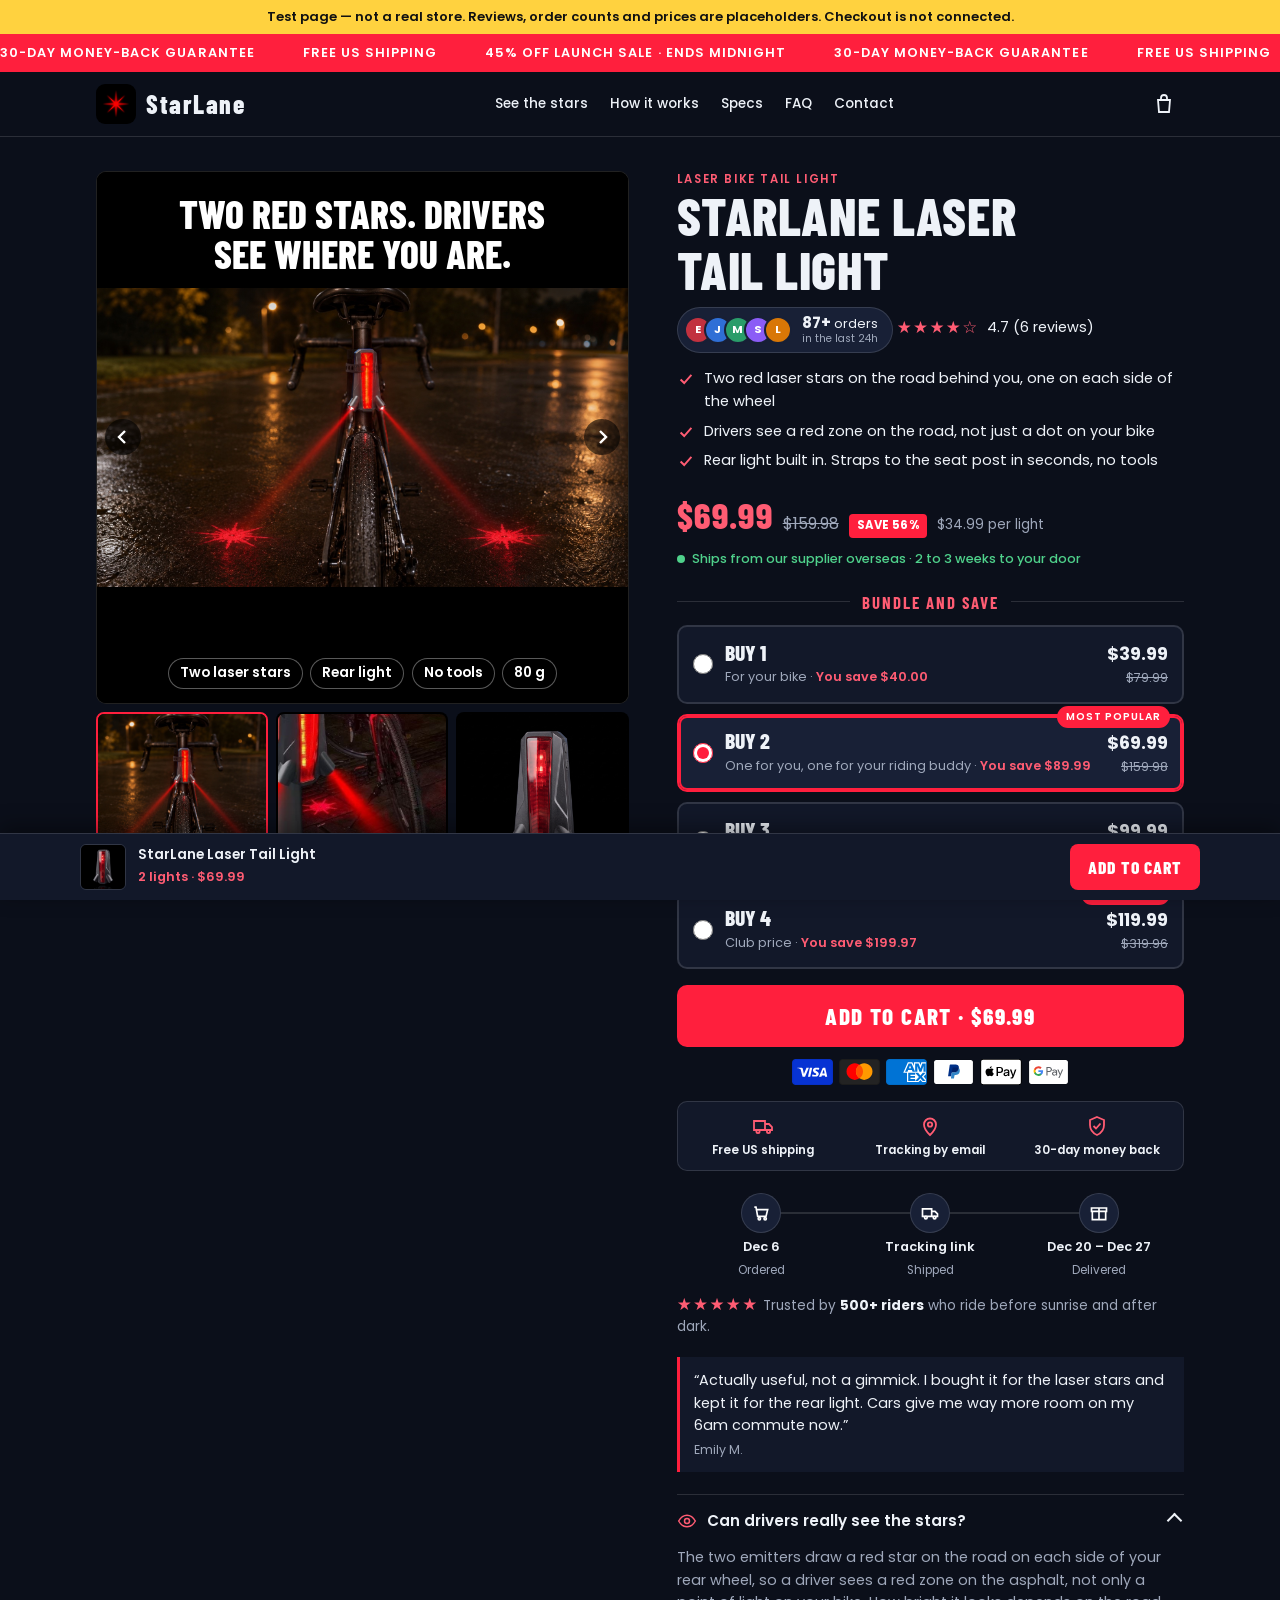
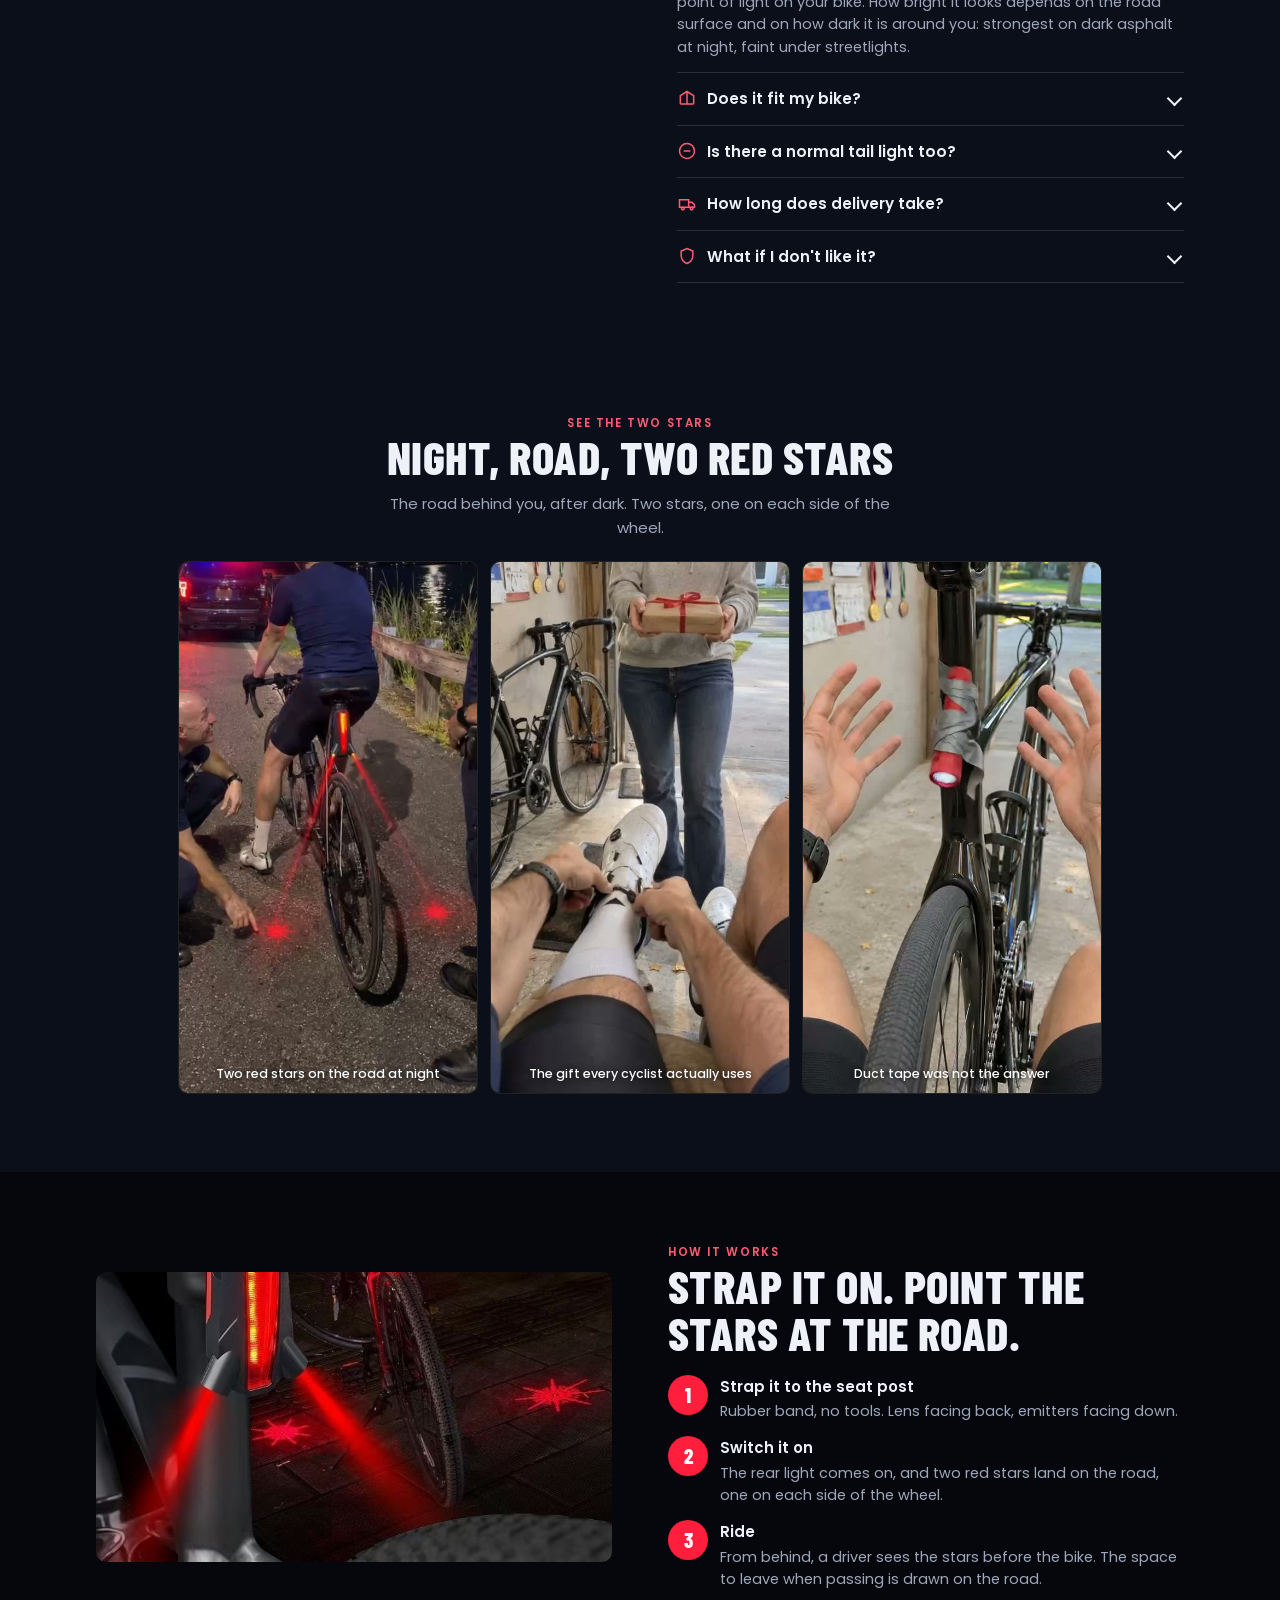
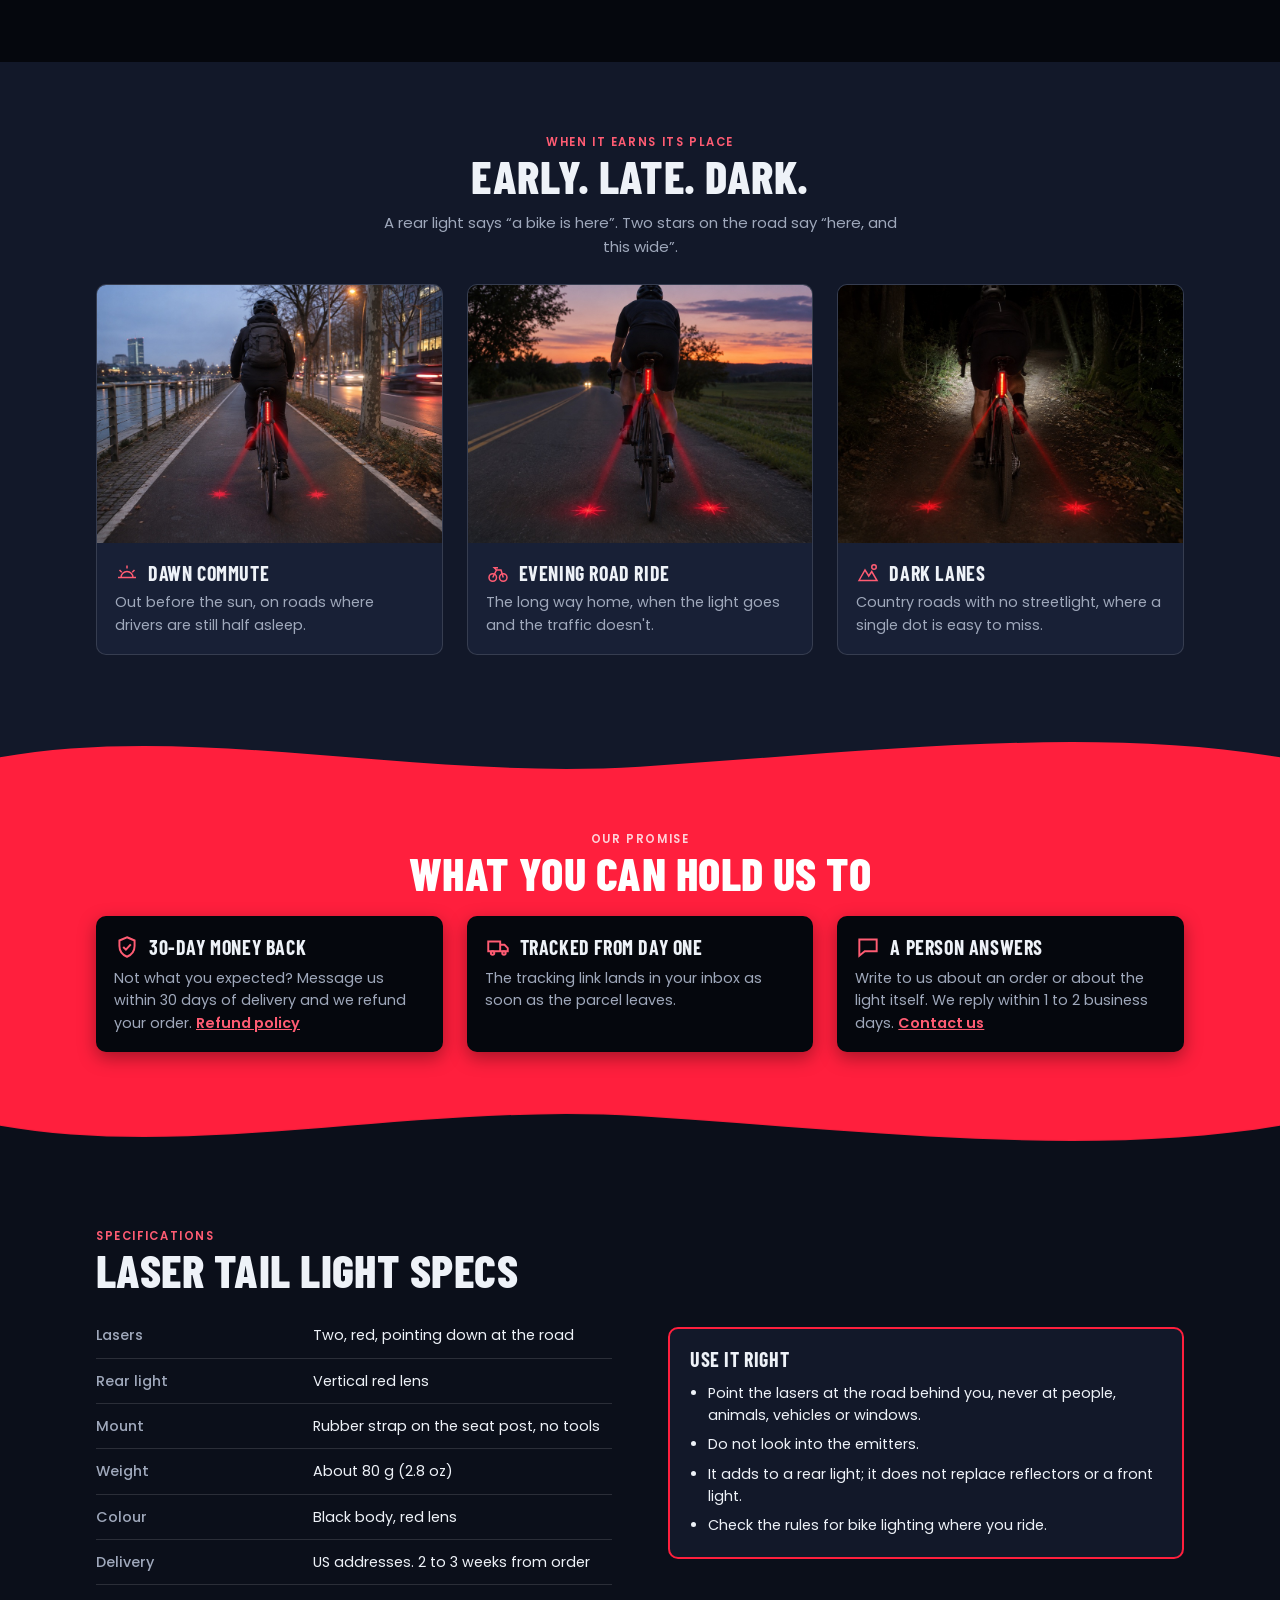
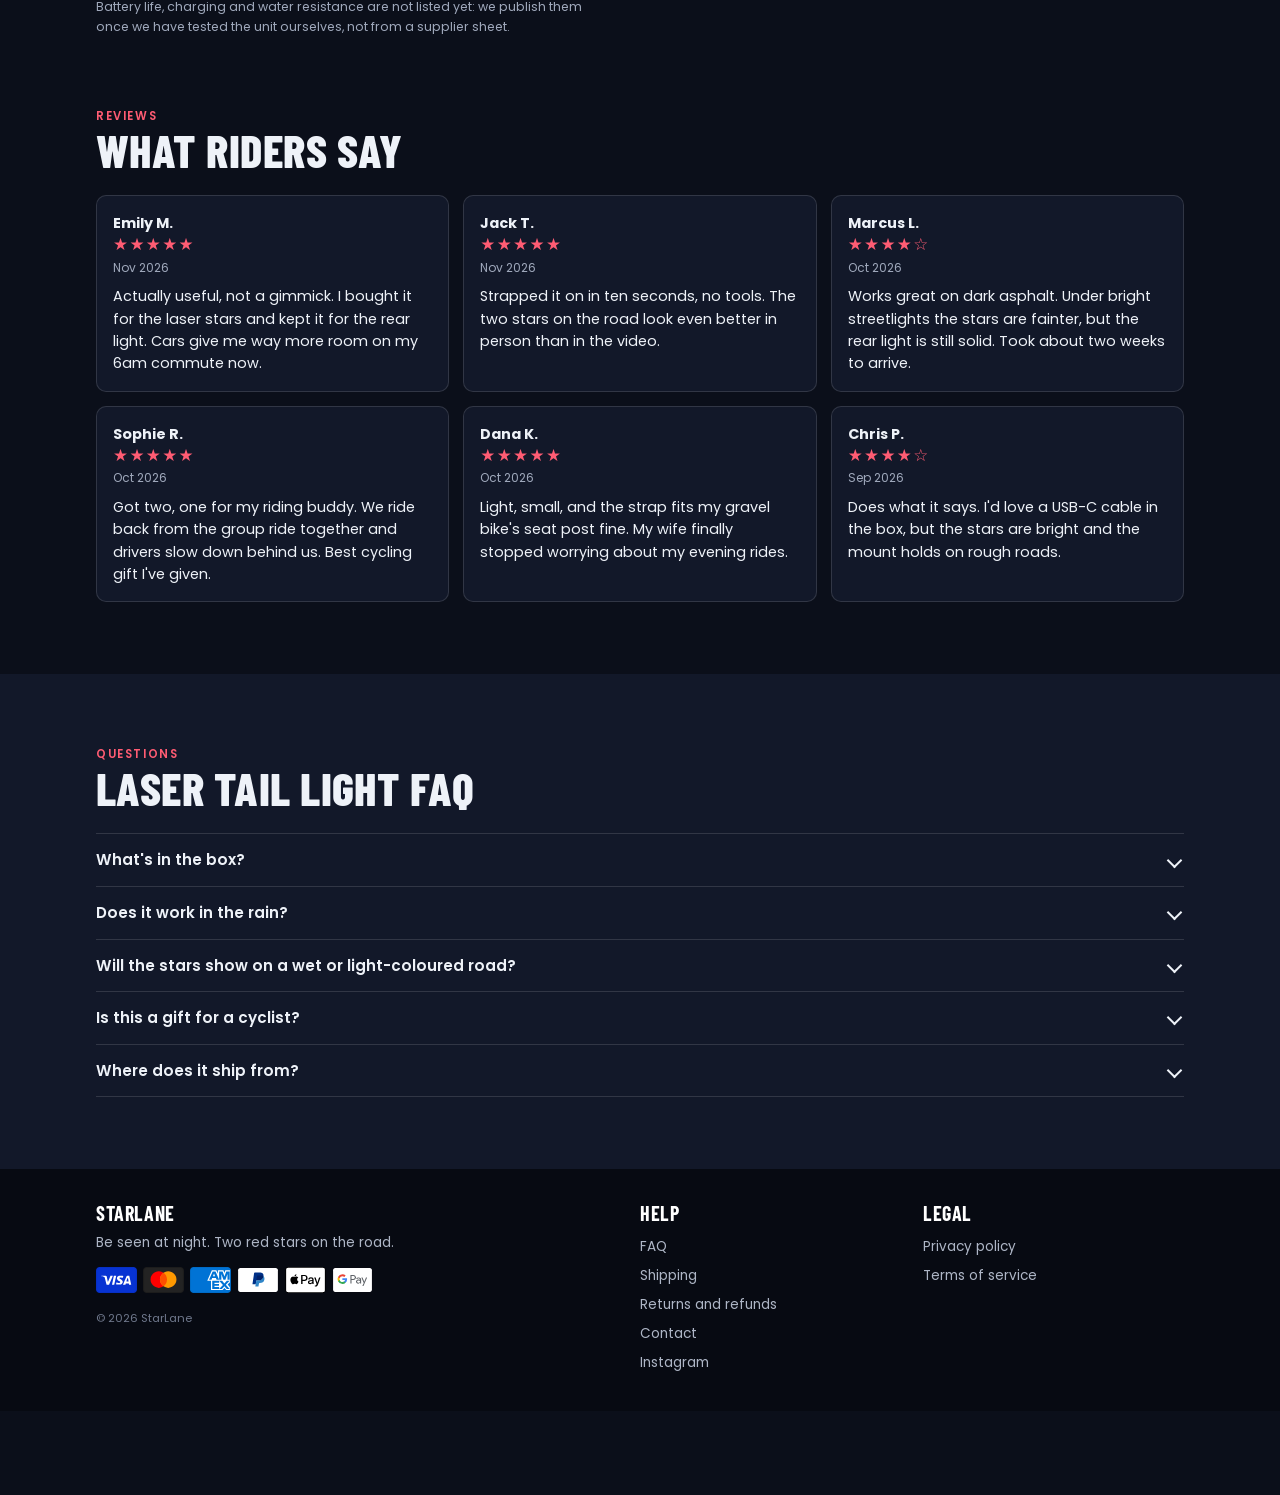
==== index.html @ 83f98ff2 "StarLane test landing page (noindex, checkout not connected) Co-Authored-By: Claude Opus 5.5 <norepl" ====
<!doctype html>
<html lang="en">
<head>
<meta charset="utf-8">
<meta name="viewport" content="width=device-width,initial-scale=1,viewport-fit=cover">
<title>Laser Bike Tail Light: Two Red Stars on the Road | StarLane</title>
<meta name="description" content="StarLane laser bike tail light. Two red laser stars projected on the road behind you, plus a rear light. Straps to any seat post, no tools. Ships to the US.">
<meta name="robots" content="noindex,nofollow">
<meta name="theme-color" content="#0b0f1a">
<meta property="og:site_name" content="StarLane">
<meta property="og:type" content="website">
<meta property="og:locale" content="en_US">
<meta property="og:title" content="StarLane Laser Tail Light">
<meta property="og:description" content="Two red laser stars on the road, so drivers spot you from far away.">
<meta property="og:image" content="img/og.jpg">
<meta property="og:image:width" content="1200">
<meta property="og:image:height" content="630">
<meta property="og:image:alt" content="StarLane laser tail light at night with two red laser stars on the wet road">
<meta name="twitter:card" content="summary_large_image">
<!--seo:domaine--><!--/seo:domaine-->
<link rel="icon" href="img/icon-180.png">
<link rel="apple-touch-icon" href="img/icon-180.png">
<link rel="preload" as="image" href="img/hero.jpg" fetchpriority="high">
<link rel="preconnect" href="https://fonts.googleapis.com"><link rel="preconnect" href="https://fonts.gstatic.com" crossorigin>
<link rel="stylesheet" href="https://fonts.googleapis.com/css2?family=Barlow+Condensed:wght@600;700;800&family=Poppins:wght@400;500;600;700&display=swap">
<script type="application/ld+json" id="ld-product">
{"@context":"https://schema.org","@type":"Product",
 "name":"StarLane Laser Tail Light",
 "description":"Bicycle rear light with two red laser emitters that project two red stars on the road behind the bike. Straps to the seat post with a rubber band, no tools. About 80 g.",
 "image":["img/hero.jpg","img/mounted.jpg","img/produit.jpg"],
 "brand":{"@type":"Brand","name":"StarLane"},
 "category":"Bicycle lights"}
</script>
<style>body{margin:0}img{max-width:100%}[hidden]{display:none!important}
/* Layout: one-product page (phone = single column in buying order; desktop = sticky gallery left,
   offer right, then full-width bands). Night look: the product only exists in the dark. */
:root{
  --bg:#0b0f1a; --paper:#121829; --paper-2:#182036; --ink:#eef2f8; --muted:#9fa8bb; --line:rgba(255,255,255,.13);
  --laser:#ff1f3d; --laser-deep:#ff5c73; --laser-dim:#3a1420; --ok:#4fd18b; --night:#05070d; --foot:#070a12;
  --display:"Barlow Condensed","Arial Narrow",Impact,sans-serif; --body:"Poppins",system-ui,-apple-system,"Segoe UI",sans-serif;
  --r:10px;
}
*{box-sizing:border-box}
body{background:var(--bg);color:var(--ink);font-family:var(--body);font-size:15px;line-height:1.55;-webkit-font-smoothing:antialiased;padding-bottom:84px}
h1,h2,h3{font-family:var(--display);text-transform:uppercase;letter-spacing:.01em;line-height:1.02;margin:0;text-wrap:balance}
h1{font-size:2.5rem;font-weight:800}
h2{font-size:2.1rem;font-weight:800}
h3{font-size:1.25rem;font-weight:700;letter-spacing:.03em}
p{margin:0}
a{color:inherit}
button{font-family:inherit}
:focus-visible{outline:3px solid var(--laser-deep);outline-offset:2px}
.wrap{max-width:1120px;margin:0 auto;padding-left:max(16px,env(safe-area-inset-left,0px));padding-right:max(16px,env(safe-area-inset-right,0px))}
.eyebrow{font-size:.72rem;font-weight:600;letter-spacing:.14em;text-transform:uppercase;color:var(--laser-deep)}
.center{text-align:center}.center .lead{margin-inline:auto}

/* marquee */
.ticker{background:var(--laser);color:#fff;overflow:hidden;font-weight:600;font-size:.8rem;letter-spacing:.08em;text-transform:uppercase}
.ticker__track{display:flex;gap:48px;width:max-content;padding-block:9px;animation:slide 28s linear infinite}
.ticker__track span{white-space:nowrap}
@keyframes slide{to{transform:translateX(-50%)}}
@media (prefers-reduced-motion:reduce){.ticker__track{animation:none}}

/* header */
.top{border-bottom:1px solid var(--line);background:var(--bg)}
.top .wrap{display:flex;align-items:center;justify-content:space-between;gap:12px;padding-block:12px}
.logo{display:flex;align-items:center;gap:10px;text-decoration:none;font-family:var(--display);font-weight:800;font-size:1.6rem;letter-spacing:.06em}
.logo img{width:40px;height:40px;border-radius:9px;display:block}
.nav{display:none;gap:22px;font-size:.85rem;font-weight:500}
.nav a{text-decoration:none}
.nav a:hover{color:var(--laser-deep)}
.iconbtn{background:none;border:0;padding:8px;cursor:pointer;color:var(--ink);position:relative}
.iconbtn svg{width:24px;height:24px;display:block}

/* product */
.product{display:grid;gap:22px;padding-block:18px 34px}
.gallery__main{position:relative;aspect-ratio:1/1;max-width:100%;border-radius:var(--r);overflow:hidden;background:#000;border:1px solid var(--line);container-type:inline-size}
.gallery__main img{width:100%;height:100%;object-fit:contain;display:block;background:#000}
.cap{position:absolute;inset:0;display:flex;flex-direction:column;justify-content:space-between;pointer-events:none;color:#fff}
.cap__head{font-family:var(--display);font-weight:800;text-transform:uppercase;line-height:1;font-size:clamp(1.25rem,7.4cqw,2.9rem);padding:4.2cqw 4cqw 9cqw;text-align:center;text-wrap:balance;background:linear-gradient(rgba(0,0,0,.72),rgba(0,0,0,0));text-shadow:0 2px 10px rgba(0,0,0,.7)}
.cap__pts{list-style:none;margin:0;padding:9cqw 3cqw 2.6cqw;display:flex;flex-wrap:wrap;justify-content:center;gap:1.4cqw;background:linear-gradient(rgba(0,0,0,0),rgba(0,0,0,.76))}
.cap__pts li{font-size:clamp(.62rem,2.9cqw,.86rem);font-weight:600;line-height:1.2;padding:.45em .8em;border-radius:20px;background:rgba(0,0,0,.55);border:1px solid rgba(255,255,255,.35);white-space:nowrap}
.ai{position:absolute;top:10px;right:10px;font-size:.62rem;font-weight:600;letter-spacing:.08em;text-transform:uppercase;background:rgba(0,0,0,.65);color:#fff;padding:4px 8px;border-radius:20px;border:1px solid rgba(255,255,255,.3)}
.gnav{position:absolute;top:50%;transform:translateY(-50%);width:36px;height:36px;border-radius:50%;border:0;background:rgba(0,0,0,.6);color:#fff;cursor:pointer;display:grid;place-items:center;padding:0}
.gnav svg{width:16px;height:16px}
.gnav--p{left:8px}.gnav--n{right:8px}
.thumbs{display:grid;grid-template-columns:repeat(3,1fr);gap:8px;margin-top:8px}
.thumbs button{padding:0;border:2px solid transparent;border-radius:8px;overflow:hidden;background:#000;cursor:pointer;aspect-ratio:1/1}
.thumbs button[aria-pressed="true"]{border-color:var(--laser)}
.thumbs img{width:100%;height:100%;object-fit:cover;display:block}
.rating{display:inline-flex;align-items:center;gap:8px;margin-top:8px;font-size:.9rem;text-decoration:none}
.stars{color:var(--laser-deep);letter-spacing:.08em;font-size:1.05rem;line-height:1}
.checks{list-style:none;padding:0;margin:14px 0 0;display:grid;gap:7px;font-size:.92rem}
.checks li{display:flex;gap:9px;align-items:flex-start}
.checks svg{flex:none;width:18px;height:18px;margin-top:3px;color:var(--laser-deep)}
.price{display:flex;align-items:baseline;flex-wrap:wrap;gap:6px 10px;margin-top:16px}
.price b{font-family:var(--display);font-size:2.2rem;font-weight:800;color:var(--laser-deep);font-variant-numeric:tabular-nums}
.price s{font-size:1rem;color:var(--muted);font-variant-numeric:tabular-nums}
.price span{font-size:.85rem;color:var(--muted)}
.soon{margin-top:14px;font-family:var(--display);font-size:1.3rem;font-weight:700;letter-spacing:.04em;text-transform:uppercase;color:var(--laser-deep)}
.stock{display:inline-flex;align-items:center;gap:7px;font-size:.8rem;font-weight:500;color:var(--ok);margin-top:6px}
.stock i{width:8px;height:8px;border-radius:50%;background:var(--ok)}

.bundles{border:0;padding:0;margin:20px 0 0;display:grid;gap:10px}
.bundles legend{font-family:var(--display);font-weight:700;font-size:1.05rem;letter-spacing:.12em;text-transform:uppercase;padding:0;margin-bottom:10px;display:flex;align-items:center;gap:12px;width:100%;color:var(--laser-deep)}
.bundles legend::before,.bundles legend::after{content:"";flex:1;height:1px;background:var(--line)}
.bundle{position:relative;display:grid;grid-template-columns:auto 1fr auto;align-items:center;gap:12px;padding:14px;border:2px solid var(--line);border-radius:var(--r);background:var(--paper);cursor:pointer}
.bundle:has(input:checked){border-color:var(--laser);box-shadow:0 0 0 2px var(--laser) inset;background:var(--paper-2)}
.bundle input{width:20px;height:20px;accent-color:var(--laser);margin:0}
.bundle__name{font-family:var(--display);font-weight:800;font-size:1.35rem;text-transform:uppercase;line-height:1;display:flex;align-items:center;flex-wrap:wrap;gap:6px}
.bundle__sub{font-size:.8rem;color:var(--muted);display:block;margin-top:4px}
.bundle__sub b{color:var(--laser-deep);font-weight:600}
.bundle__price{text-align:right;font-variant-numeric:tabular-nums}
.bundle__price b{font-size:1.1rem;font-weight:700;display:block}
.bundle__price s{font-size:.78rem;color:var(--muted);display:block}
.bundle__price small{font-size:.72rem;color:var(--muted)}
.tag{position:absolute;top:-10px;right:12px;background:var(--laser);color:#fff;font-size:.65rem;font-weight:600;letter-spacing:.1em;text-transform:uppercase;padding:3px 9px;border-radius:20px}
.save{display:inline-block;font-style:normal;background:var(--laser);color:#fff;font-family:var(--body);font-size:.72rem;font-weight:700;letter-spacing:.04em;padding:3px 8px;border-radius:4px;text-transform:uppercase}

.atc{width:100%;margin-top:16px;background:var(--laser);color:#fff;border:0;border-radius:var(--r);padding:17px 16px;font-family:var(--display);font-weight:800;font-size:1.45rem;letter-spacing:.06em;text-transform:uppercase;cursor:pointer;transition:transform .08s,background .15s}
.atc:hover{background:#ff3b55}
.atc:active{transform:translateY(1px)}
.notice{margin-top:10px;padding:10px 12px;border-radius:8px;background:var(--laser-dim);font-size:.82rem;border:1px solid var(--laser)}
.pay{display:flex;flex-wrap:wrap;gap:6px;justify-content:center;margin-top:12px}
.pay img{height:26px;width:auto;display:block;border-radius:3px}
.trust{list-style:none;margin:16px 0 0;padding:12px 6px;display:grid;grid-template-columns:repeat(3,1fr);gap:8px;text-align:center;font-size:.74rem;font-weight:600;line-height:1.25;border:1px solid var(--line);border-radius:var(--r);background:var(--paper)}
.trust li{display:grid;justify-items:center;gap:5px}
.trust svg{width:24px;height:24px;color:var(--laser-deep)}

.timeline{display:grid;grid-template-columns:repeat(3,1fr);margin-top:22px;position:relative;text-align:center}
.timeline::before{content:"";position:absolute;left:16.6%;right:16.6%;top:19px;height:2px;background:var(--line)}
.timeline div{position:relative;display:grid;justify-items:center;gap:4px}
.timeline .dot{width:40px;height:40px;border-radius:50%;background:var(--paper-2);border:1px solid var(--line);color:#fff;display:grid;place-items:center}
.timeline .dot svg{width:20px;height:20px}
.timeline b{font-size:.8rem;font-weight:600;font-variant-numeric:tabular-nums}
.timeline small{font-size:.74rem;color:var(--muted)}
.proof{display:inline-flex;align-items:center;gap:10px;margin-top:10px;padding:6px 14px 6px 6px;border-radius:30px;background:var(--paper-2);border:1px solid var(--line);font-size:.8rem;line-height:1.15}
.proof b{font-size:.95rem}.proof small{color:var(--muted)}
.avs{display:flex}.avs i{width:28px;height:28px;border-radius:50%;border:2px solid var(--paper-2);margin-left:-8px;display:grid;place-items:center;font:700 .7rem/1 var(--body);font-style:normal;color:#fff;background:#c2313f}.avs i:first-child{margin-left:0}.avs i:nth-child(2){background:#2f6fd6}.avs i:nth-child(3){background:#2a9d6a}.avs i:nth-child(4){background:#8b5cf6}.avs i:nth-child(5){background:#d97706}
.riders{margin-top:16px;font-size:.85rem;color:var(--muted)}.riders b{color:var(--ink)}
.quote{margin:20px 0 0;padding:12px 14px;border-left:3px solid var(--laser);background:var(--paper);font-size:.9rem}
.quote footer{margin-top:4px;font-size:.78rem;color:var(--muted)}

.acc{margin-top:22px;border-top:1px solid var(--line)}
.acc details{border-bottom:1px solid var(--line)}
.acc summary{list-style:none;cursor:pointer;display:flex;align-items:center;gap:10px;padding:14px 0;font-weight:600;font-size:.95rem}
.acc summary::-webkit-details-marker{display:none}
.acc summary svg{flex:none;width:20px;height:20px;color:var(--laser-deep)}
.acc summary::after{content:"";width:9px;height:9px;border-right:2px solid var(--ink);border-bottom:2px solid var(--ink);transform:rotate(45deg);transition:transform .15s;flex:none;margin:0 4px 0 auto}
.acc details[open] summary::after{transform:rotate(-135deg)}
.acc p{padding:0 0 14px;color:var(--muted);font-size:.9rem;max-width:62ch}

/* bands */
.band{padding-block:44px}
.band--night{background:var(--night)}
.band--paper{background:var(--paper)}
.band--laser{background:var(--laser);color:#fff;padding-block:26px}
.band--laser .eyebrow{color:#ffd3da}
.lead{max-width:60ch;color:var(--muted);margin-top:12px}
.band--laser .lead{color:#ffe3e8}
.wave{display:block;width:100%;height:46px;fill:var(--laser)}
.wave--flip{transform:scaleY(-1)}

.split{display:grid;gap:22px;align-items:center}
.split img{width:100%;height:auto;border-radius:var(--r);display:block;aspect-ratio:16/9;object-fit:cover}
.steps{list-style:none;margin:18px 0 0;padding:0;display:grid;gap:14px;counter-reset:s}
.steps li{display:grid;grid-template-columns:40px 1fr;grid-template-rows:auto auto;column-gap:12px;row-gap:2px;align-items:start}
.steps li::before{grid-row:1/3}
.steps b,.steps span{grid-column:2}
.steps li::before{counter-increment:s;content:counter(s);width:40px;height:40px;border-radius:50%;background:var(--laser);color:#fff;font-family:var(--display);font-weight:800;font-size:1.3rem;display:grid;place-items:center}
.steps b{display:block;font-weight:600}
.steps span{color:var(--muted);font-size:.9rem}
.uses{display:grid;gap:16px;margin-top:26px}
.use{background:var(--paper-2);border:1px solid var(--line);border-radius:var(--r);text-align:left;overflow:hidden}
.use img{width:100%;height:auto;aspect-ratio:4/3;object-fit:cover;display:block}
.use__txt{padding:18px}
.use h3{display:flex;align-items:center;gap:9px}
.use h3 svg{flex:none;width:24px;height:24px;color:var(--laser-deep)}
.use p{color:var(--muted);font-size:.9rem;margin-top:6px}

.promises{display:grid;gap:14px;margin-top:20px}
.promise{text-align:left;background:var(--night);color:var(--ink);border-radius:var(--r);padding:18px;box-shadow:0 6px 18px rgba(0,0,0,.35)}
.promise h3{display:flex;align-items:center;gap:9px}
.promise h3 svg{flex:none;width:26px;height:26px;color:var(--laser-deep)}
.promise p{font-size:.9rem;color:var(--muted);margin-top:7px}
.promise a{font-weight:600;color:var(--laser-deep)}

.specs{width:100%;border-collapse:collapse;margin-top:20px;font-size:.9rem}
.specs th,.specs td{text-align:left;padding:11px 0;border-bottom:1px solid var(--line);vertical-align:top}
.specs th{font-weight:500;color:var(--muted);width:42%}
.fine{font-size:.78rem;color:var(--muted);margin-top:12px;max-width:66ch}
.safety{border:2px solid var(--laser);border-radius:var(--r);padding:20px;margin-top:22px;background:var(--paper)}
.safety ul{margin:12px 0 0;padding-left:18px;display:grid;gap:7px;font-size:.9rem}

.revs{display:grid;gap:14px;margin-top:22px}
.rev{border:1px solid var(--line);border-radius:var(--r);background:var(--paper);padding:16px;font-size:.9rem}
.rev b{display:block}
.rev small{color:var(--muted);display:block;margin:2px 0 8px}

.foot{background:var(--foot);color:#aeb6c6;font-size:.85rem}
.foot .wrap{padding-block:34px;display:grid;gap:22px}
.foot a{text-decoration:none;display:block;padding:4px 0}
.foot a:hover{color:#fff}
.foot h3{color:#fff;margin-bottom:8px}
.foot small{color:#6f788c}
.foot .pay{justify-content:flex-start;margin-top:14px}

.sticky{position:fixed;left:0;right:0;bottom:0;background:var(--paper);border-top:1px solid var(--line);box-shadow:0 -6px 20px rgba(0,0,0,.4);z-index:20;transform:translateY(110%);visibility:hidden;transition:transform .2s;padding:10px max(16px,env(safe-area-inset-right,0px)) calc(10px + env(safe-area-inset-bottom,0px)) max(16px,env(safe-area-inset-left,0px))}
.sticky.is-on{transform:none;visibility:visible}
.sticky__in{max-width:1120px;margin:0 auto;display:flex;align-items:center;gap:12px}
.sticky img{width:46px;height:46px;border-radius:6px;border:1px solid var(--line);object-fit:cover;flex:none}
.sticky__txt{flex:1;min-width:0}
.sticky b{display:block;font-size:.85rem;font-weight:600;line-height:1.2}
.sticky span{font-size:.8rem;color:var(--laser-deep);font-weight:600;font-variant-numeric:tabular-nums}
.sticky button{background:var(--laser);color:#fff;border:0;border-radius:8px;padding:12px 18px;font-family:var(--display);font-weight:800;font-size:1.1rem;letter-spacing:.05em;text-transform:uppercase;cursor:pointer;white-space:nowrap}
@media (prefers-reduced-motion:reduce){.sticky{transition:none}}

.vids{display:grid;grid-auto-flow:column;grid-auto-columns:minmax(210px,1fr);gap:12px;overflow-x:auto;scroll-snap-type:x mandatory;margin-top:22px;padding-bottom:6px}
.vid{position:relative;aspect-ratio:9/16;border-radius:var(--r);overflow:hidden;background:#000;scroll-snap-align:start;border:1px solid var(--line)}
.vid video{width:100%;height:100%;object-fit:cover;display:block}
.vid .ai{top:10px;left:10px;right:auto}
.vid figcaption{position:absolute;left:10px;right:10px;bottom:10px;font-size:.78rem;font-weight:500;color:#fff;text-shadow:0 1px 6px rgba(0,0,0,.8)}
@media (min-width:860px){
  .vids{grid-auto-columns:minmax(0,300px);justify-content:center}
  h1{font-size:3.3rem} h2{font-size:2.9rem}
  .nav{display:flex}
  .product{grid-template-columns:minmax(0,1.05fr) minmax(0,1fr);gap:48px;padding-block:34px 60px;align-items:start}
  .gallery{position:sticky;top:20px}
  .band{padding-block:72px}
  .band--laser{padding-block:34px}
  .wave{height:70px}
  .split{grid-template-columns:1fr 1fr;gap:56px}
  .uses,.promises{grid-template-columns:repeat(3,1fr);gap:24px}
  .revs{grid-template-columns:repeat(3,1fr)}
  .foot .wrap{grid-template-columns:2fr 1fr 1fr}
}
</style>
</head>
<body>
<div style="background:#ffd23f;color:#111;font:600 13px/1.4 Poppins,system-ui,sans-serif;text-align:center;padding:8px 12px">Test page — not a real store. Reviews, order counts and prices are placeholders. Checkout is not connected.</div>
<div class="ticker" aria-hidden="true"><div class="ticker__track">
  <span>30-day money-back guarantee</span><span>Free US shipping</span><span>45% off launch sale · ends midnight</span>
  <span>30-day money-back guarantee</span><span>Free US shipping</span><span>45% off launch sale · ends midnight</span>
  <span>30-day money-back guarantee</span><span>Free US shipping</span><span>45% off launch sale · ends midnight</span>
  <span>30-day money-back guarantee</span><span>Free US shipping</span><span>45% off launch sale · ends midnight</span>
</div></div>

<header class="top"><div class="wrap">
  <a class="logo" href="#top" aria-label="StarLane home"><img src="img/icon-180.png" width="40" height="40" alt="">StarLane</a>
  <nav class="nav" aria-label="Main"><a href="#videos">See the stars</a><a href="#how">How it works</a><a href="#specs">Specs</a><a href="#faq">FAQ</a><a href="contact.html">Contact</a></nav>
  <a class="iconbtn" href="#top" aria-label="Go to the offer"><svg viewBox="0 0 24 24" fill="none" stroke="currentColor" stroke-width="1.8"><path d="M6 8h12l-1 12H7L6 8z"/><path d="M9 8V6a3 3 0 0 1 6 0v2"/></svg></a>
</div></header>

<main id="top">
<div class="wrap product">
  <div class="gallery">
    <div class="gallery__main">
      <img id="mainImg" src="img/hero.jpg" width="1640" height="923" fetchpriority="high" alt="StarLane laser tail light on the seat post at night, two red laser stars projected on the wet asphalt on each side of the rear wheel">
      <div class="cap" id="cap">
        <p class="cap__head" id="capHead">Two red stars. Drivers see where you are.</p>
        <ul class="cap__pts" id="capPts"><li>Two laser stars</li><li>Rear light</li><li>No tools</li><li>80 g</li></ul>
      </div>
            <button class="gnav gnav--p" type="button" id="gPrev" aria-label="Previous photo"><svg viewBox="0 0 16 16" fill="none" stroke="currentColor" stroke-width="2.4"><path d="M10 2L4 8l6 6"/></svg></button>
      <button class="gnav gnav--n" type="button" id="gNext" aria-label="Next photo"><svg viewBox="0 0 16 16" fill="none" stroke="currentColor" stroke-width="2.4"><path d="M6 2l6 6-6 6"/></svg></button>
    </div>
    <div class="thumbs" id="thumbs">
      <button type="button" aria-pressed="true" data-src="img/hero.jpg" data-head="Two red stars. Drivers see where you are." data-pts="Two laser stars|Rear light|No tools|80 g"><img src="img/hero.jpg" width="1640" height="923" alt="StarLane light on the seat post at night with two red laser stars on the wet road"></button>
      <button type="button" aria-pressed="false" data-src="img/mounted.jpg" data-head="On the seat post. Stars on each side of the wheel." data-pts="Rubber strap|Any seat post|Lasers point down"><img src="img/mounted.jpg" width="800" height="440" loading="lazy" alt="The light mounted under the saddle, lit, projecting a red star on each side of the rear wheel"></button>
      <button type="button" aria-pressed="false" data-src="img/produit.jpg" data-head="Red lens. Two emitters underneath." data-pts="Rear light|Two laser emitters|About 80 g"><img src="img/produit.jpg" width="1200" height="1200" loading="lazy" alt="StarLane laser tail light, studio packshot on black: vertical red lens, two emitters underneath"></button>
    </div>
  </div>

  <div class="offer">
    <p class="eyebrow">Laser bike tail light</p>
    <h1>StarLane Laser Tail Light</h1>
    <div class="proof" id="proof" hidden><span class="avs" aria-hidden="true"><i>E</i><i>J</i><i>M</i><i>S</i><i>L</i></span><span><b id="proofN"></b> orders<br><small>in the last 24h</small></span></div>
    <a class="rating" id="rating" href="#reviews" hidden></a>
    <ul class="checks">
      <li><svg viewBox="0 0 20 20" fill="none" stroke="currentColor" stroke-width="2.2"><path d="M4 10.5l4 4 8-9"/></svg>Two red laser stars on the road behind you, one on each side of the wheel</li>
      <li><svg viewBox="0 0 20 20" fill="none" stroke="currentColor" stroke-width="2.2"><path d="M4 10.5l4 4 8-9"/></svg>Drivers see a red zone on the road, not just a dot on your bike</li>
      <li><svg viewBox="0 0 20 20" fill="none" stroke="currentColor" stroke-width="2.2"><path d="M4 10.5l4 4 8-9"/></svg>Rear light built in. Straps to the seat post in seconds, no tools</li>
    </ul>
    <div class="price" id="priceBox" hidden><b id="priceNow"></b><s id="priceWas" hidden></s><em class="save" id="priceSave" hidden></em><span id="priceEach"></span></div>
    <p class="soon" id="soon">Price announced when orders open</p>
    <div class="stock"><i></i>Ships from our supplier overseas · 2 to 3 weeks to your door</div>

    <fieldset class="bundles">
      <legend>Bundle and save</legend>
      <label class="bundle"><input type="radio" name="kit" value="1"><span><span class="bundle__name">Buy 1</span><span class="bundle__sub" id="s1">For your bike</span></span><span class="bundle__price"><b id="p1"></b><s id="w1"></s></span></label>
      <label class="bundle"><span class="tag">Most popular</span><input type="radio" name="kit" value="2" checked><span><span class="bundle__name">Buy 2</span><span class="bundle__sub" id="s2">One for you, one for your riding buddy</span></span><span class="bundle__price"><b id="p2"></b><s id="w2"></s></span></label>
      <label class="bundle"><input type="radio" name="kit" value="3"><span><span class="bundle__name">Buy 3</span><span class="bundle__sub" id="s3">The whole group ride</span></span><span class="bundle__price"><b id="p3"></b><s id="w3"></s></span></label>
      <label class="bundle"><span class="tag">Best value</span><input type="radio" name="kit" value="4"><span><span class="bundle__name">Buy 4</span><span class="bundle__sub" id="s4">Club price</span></span><span class="bundle__price"><b id="p4"></b><s id="w4"></s></span></label>
    </fieldset>

    <button class="atc" type="button" id="atc">Add to cart</button>
    <div class="notice" id="notice" role="status" hidden></div>
    <div class="pay" aria-label="Accepted payment methods"><img src="img/pay/visa.svg" alt="Visa" width="41" height="26" loading="lazy"><img src="img/pay/mastercard.svg" alt="Mastercard" width="41" height="26" loading="lazy"><img src="img/pay/amex.svg" alt="American Express" width="41" height="26" loading="lazy"><img src="img/pay/paypal.svg" alt="PayPal" width="41" height="26" loading="lazy"><img src="img/pay/applepay.svg" alt="Apple Pay" width="41" height="26" loading="lazy"><img src="img/pay/googlepay.svg" alt="Google Pay" width="41" height="26" loading="lazy"></div>

    <ul class="trust">
      <li><svg viewBox="0 0 24 24" fill="none" stroke="currentColor" stroke-width="1.8"><path d="M3 7h11v9H3zM14 10h4l3 3v3h-7z"/><circle cx="7" cy="17.5" r="1.6"/><circle cx="17.5" cy="17.5" r="1.6"/></svg>Free US shipping</li>
      <li><svg viewBox="0 0 24 24" fill="none" stroke="currentColor" stroke-width="1.8"><path d="M12 21s-6-5.600-6-10.500a6 6 0 0 1 12 0C18 15.400 12 21 12 21z"/><circle cx="12" cy="10.500" r="2.200"/></svg>Tracking by email</li>
      <li><svg viewBox="0 0 24 24" fill="none" stroke="currentColor" stroke-width="1.8"><path d="M12 3l7 3v5c0 4.5-3 8.2-7 10-4-1.800-7-5.500-7-10V6z"/><path d="M8.500 12l2.500 2.500 4.500-5"/></svg>30-day money back</li>
    </ul>

    <div class="timeline" aria-label="Estimated delivery">
      <div><span class="dot"><svg viewBox="0 0 24 24" fill="none" stroke="currentColor" stroke-width="2"><path d="M4 5h2l2 11h10l2-8H7"/><circle cx="10" cy="19" r="1.4"/><circle cx="17" cy="19" r="1.4"/></svg></span><b id="d0">Today</b><small>Ordered</small></div>
      <div><span class="dot"><svg viewBox="0 0 24 24" fill="none" stroke="currentColor" stroke-width="2"><path d="M3 7h11v9H3zM14 10h4l3 3v3h-7z"/><circle cx="7" cy="17.5" r="1.6"/><circle cx="17.5" cy="17.5" r="1.6"/></svg></span><b>Tracking link</b><small>Shipped</small></div>
      <div><span class="dot"><svg viewBox="0 0 24 24" fill="none" stroke="currentColor" stroke-width="2"><path d="M4 10h16v10H4zM3 6h18v4H3zM12 6v14"/></svg></span><b id="d2">–</b><small>Delivered</small></div>
    </div>
    <p class="riders" id="riders" hidden></p>
    <blockquote class="quote" id="quote" hidden></blockquote>

    <div class="acc">
      <details open><summary><svg viewBox="0 0 24 24" fill="none" stroke="currentColor" stroke-width="1.8"><circle cx="12" cy="12" r="3"/><path d="M2 12s4-7 10-7 10 7 10 7-4 7-10 7S2 12 2 12z"/></svg>Can drivers really see the stars?</summary><p>The two emitters draw a red star on the road on each side of your rear wheel, so a driver sees a red zone on the asphalt, not only a point of light on your bike. How bright it looks depends on the road surface and on how dark it is around you: strongest on dark asphalt at night, faint under streetlights.</p></details>
      <details><summary><svg viewBox="0 0 24 24" fill="none" stroke="currentColor" stroke-width="1.8"><path d="M4 18V8l8-5 8 5v10"/><path d="M4 18h16M12 3v15"/></svg>Does it fit my bike?</summary><p>It straps around the seat post with a rubber band. Round or oval post, road, gravel or commuter bike: no tools, and it comes off as fast as it went on.</p></details>
      <details><summary><svg viewBox="0 0 24 24" fill="none" stroke="currentColor" stroke-width="1.8"><circle cx="12" cy="12" r="9"/><path d="M8 12h8"/></svg>Is there a normal tail light too?</summary><p>Yes. The vertical red lens is a rear light. The two laser stars are added underneath it.</p></details>
      <details><summary><svg viewBox="0 0 24 24" fill="none" stroke="currentColor" stroke-width="1.8"><path d="M3 7h11v9H3zM14 10h4l3 3v3h-7z"/><circle cx="7" cy="17.5" r="1.6"/><circle cx="17.5" cy="17.5" r="1.6"/></svg>How long does delivery take?</summary><p>2 to 3 weeks to a US address. The light ships from our partner in China, and there is no US warehouse yet. You get a tracking link by email as soon as it leaves.</p></details>
      <details><summary><svg viewBox="0 0 24 24" fill="none" stroke="currentColor" stroke-width="1.8"><path d="M12 3l7 3v5c0 4.5-3 8.2-7 10-4-1.800-7-5.500-7-10V6z"/></svg>What if I don't like it?</summary><p>Send us a message within 30 days of delivery and we refund your order.</p></details>
    </div>
  </div>
</div>

<section class="band" id="videos" hidden><div class="wrap center">
  <p class="eyebrow">See the two stars</p>
  <h2>Night, road, two red stars</h2>
  <p class="lead">The road behind you, after dark. Two stars, one on each side of the wheel.</p>
  <div class="vids" id="vids"></div>
</div></section>

<section class="band band--night" id="how"><div class="wrap split">
  <img src="img/mounted.jpg" width="800" height="440" loading="lazy" alt="The light on the seat post, lit, with a red star projected on each side of the rear wheel">
  <div>
    <p class="eyebrow">How it works</p>
    <h2>Strap it on. Point the stars at the road.</h2>
    <ol class="steps">
      <li><b>Strap it to the seat post</b><span>Rubber band, no tools. Lens facing back, emitters facing down.</span></li>
      <li><b>Switch it on</b><span>The rear light comes on, and two red stars land on the road, one on each side of the wheel.</span></li>
      <li><b>Ride</b><span>From behind, a driver sees the stars before the bike. The space to leave when passing is drawn on the road.</span></li>
    </ol>
  </div>
</div></section>

<section class="band band--paper" id="uses"><div class="wrap center">
  <p class="eyebrow">When it earns its place</p>
  <h2>Early. Late. Dark.</h2>
  <p class="lead">A rear light says “a bike is here”. Two stars on the road say “here, and this wide”.</p>
  <div class="uses">
    <div class="use"><img src="img/aube.jpg" width="900" height="675" loading="lazy" alt="Cyclist at dawn on a city bike lane, two red laser stars on the ground behind the bike"><div class="use__txt"><h3><svg viewBox="0 0 32 32" fill="none" stroke="currentColor" stroke-width="2"><path d="M4 22h24M8 22a8 8 0 0 1 16 0"/><path d="M16 6v4M6 12l3 3M26 12l-3 3"/></svg>Dawn commute</h3><p>Out before the sun, on roads where drivers are still half asleep.</p></div></div>
    <div class="use"><img src="img/crepuscule.jpg" width="900" height="675" loading="lazy" alt="Road cyclist at dusk on a country road, two red laser stars on each side of the rear wheel"><div class="use__txt"><h3><svg viewBox="0 0 32 32" fill="none" stroke="currentColor" stroke-width="2"><circle cx="9" cy="22" r="5"/><circle cx="23" cy="22" r="5"/><path d="M9 22l5-10h6l3 10M14 12l-3-3h5"/></svg>Evening road ride</h3><p>The long way home, when the light goes and the traffic doesn't.</p></div></div>
    <div class="use"><img src="img/gravel.jpg" width="900" height="675" loading="lazy" alt="Gravel cyclist at night on a dark dirt path, two red laser stars on the ground"><div class="use__txt"><h3><svg viewBox="0 0 32 32" fill="none" stroke="currentColor" stroke-width="2"><path d="M4 26l8-14 5 8 4-6 7 12z"/><circle cx="24" cy="8" r="3"/></svg>Dark lanes</h3><p>Country roads with no streetlight, where a single dot is easy to miss.</p></div></div>
  </div>
</div></section>

<div style="background:var(--paper)"><svg class="wave" viewBox="0 0 1440 60" preserveAspectRatio="none" aria-hidden="true"><path d="M0 60V26c220-30 470 20 720 8s500-36 720-8v34z"/></svg></div>
<section class="band band--laser" id="promise"><div class="wrap center">
  <p class="eyebrow">Our promise</p>
  <h2>What you can hold us to</h2>
  <div class="promises">
    <div class="promise"><h3><svg viewBox="0 0 24 24" fill="none" stroke="currentColor" stroke-width="1.8"><path d="M12 3l7 3v5c0 4.5-3 8.2-7 10-4-1.800-7-5.500-7-10V6z"/><path d="M8.500 12l2.500 2.500 4.500-5"/></svg>30-day money back</h3><p>Not what you expected? Message us within 30 days of delivery and we refund your order. <a href="refunds.html">Refund policy</a></p></div>
    <div class="promise"><h3><svg viewBox="0 0 24 24" fill="none" stroke="currentColor" stroke-width="1.8"><path d="M3 7h11v9H3zM14 10h4l3 3v3h-7z"/><circle cx="7" cy="17.5" r="1.6"/><circle cx="17.5" cy="17.5" r="1.6"/></svg>Tracked from day one</h3><p>The tracking link lands in your inbox as soon as the parcel leaves.</p></div>
    <div class="promise"><h3><svg viewBox="0 0 24 24" fill="none" stroke="currentColor" stroke-width="1.8"><path d="M4 5h16v11H9l-5 4z"/></svg>A person answers</h3><p>Write to us about an order or about the light itself. We reply within 1 to 2 business days. <a href="contact.html">Contact us</a></p></div>
  </div>
</div></section>
<svg class="wave wave--flip" viewBox="0 0 1440 60" preserveAspectRatio="none" aria-hidden="true"><path d="M0 60V26c220-30 470 20 720 8s500-36 720-8v34z"/></svg>

<section class="band" id="specs"><div class="wrap split">
  <div>
    <p class="eyebrow">Specifications</p>
    <h2>Laser tail light specs</h2>
    <table class="specs">
      <tr><th scope="row">Lasers</th><td>Two, red, pointing down at the road</td></tr>
      <tr><th scope="row">Rear light</th><td>Vertical red lens</td></tr>
      <tr><th scope="row">Mount</th><td>Rubber strap on the seat post, no tools</td></tr>
      <tr><th scope="row">Weight</th><td>About 80 g (2.8 oz)</td></tr>
      <tr><th scope="row">Colour</th><td>Black body, red lens</td></tr>
      <tr><th scope="row">Delivery</th><td>US addresses. 2 to 3 weeks from order</td></tr>
    </table>
    <p class="fine">Battery life, charging and water resistance are not listed yet: we publish them once we have tested the unit ourselves, not from a supplier sheet.</p>
  </div>
  <div class="safety">
    <h3>Use it right</h3>
    <ul>
      <li>Point the lasers at the road behind you, never at people, animals, vehicles or windows.</li>
      <li>Do not look into the emitters.</li>
      <li>It adds to a rear light; it does not replace reflectors or a front light.</li>
      <li>Check the rules for bike lighting where you ride.</li>
    </ul>
  </div>
</div></section>

<section class="band" id="reviews" hidden style="padding-top:0"><div class="wrap">
  <p class="eyebrow">Reviews</p>
  <h2>What riders say</h2>
  <div class="revs" id="revs"></div>
</div></section>

<section class="band band--paper" id="faq"><div class="wrap">
  <p class="eyebrow">Questions</p>
  <h2>Laser tail light FAQ</h2>
  <div class="acc">
    <details><summary>What's in the box?</summary><p>The StarLane light and its rubber strap. We list anything else (cable, manual) once we have opened the box ourselves.</p></details>
    <details><summary>Does it work in the rain?</summary><p>We don't claim a water-resistance rating until we have tested it. Treat it like any small bike light for now: fine in a drizzle, take it off for a pressure wash.</p></details>
    <details><summary>Will the stars show on a wet or light-coloured road?</summary><p>Red laser light shows best on dark, matte asphalt at night. On wet road the stars still show but reflect more; on light concrete or under bright streetlights they are fainter.</p></details>
    <details><summary>Is this a gift for a cyclist?</summary><p>That is how most people found us. Two lights, one for each riding buddy, is the usual way to give it.</p></details>
    <details><summary>Where does it ship from?</summary><p>From our fulfillment partner in China, to US addresses, in 2 to 3 weeks. We say it before you pay.</p></details>
  </div>
</div></section>
</main>

<footer class="foot"><div class="wrap">
  <div><h3>StarLane</h3><p>Be seen at night. Two red stars on the road.</p>
    <div class="pay" aria-label="Accepted payment methods"><img src="img/pay/visa.svg" alt="Visa" width="41" height="26" loading="lazy"><img src="img/pay/mastercard.svg" alt="Mastercard" width="41" height="26" loading="lazy"><img src="img/pay/amex.svg" alt="American Express" width="41" height="26" loading="lazy"><img src="img/pay/paypal.svg" alt="PayPal" width="41" height="26" loading="lazy"><img src="img/pay/applepay.svg" alt="Apple Pay" width="41" height="26" loading="lazy"><img src="img/pay/googlepay.svg" alt="Google Pay" width="41" height="26" loading="lazy"></div>
    <p style="margin-top:14px"><small>© 2026 StarLane</small></p></div>
  <div><h3>Help</h3><a href="#faq">FAQ</a><a href="shipping.html">Shipping</a><a href="refunds.html">Returns and refunds</a><a href="contact.html">Contact</a><a id="igLink" href="#" rel="noopener" target="_blank" hidden>Instagram</a></div>
  <div><h3>Legal</h3><a href="privacy.html">Privacy policy</a><a href="terms.html">Terms of service</a></div>
</div></footer>

<div class="sticky" id="sticky"><div class="sticky__in">
  <img src="img/produit.jpg" width="46" height="46" alt="" loading="lazy">
  <div class="sticky__txt"><b>StarLane Laser Tail Light</b><span id="stickyPrice">Checkout opens soon</span></div>
  <button type="button" id="stickyAtc">Notify me</button>
</div></div>

<script src="config.js"></script>
<script>
(function(){
  var $=function(id){return document.getElementById(id)};
  var fmt=function(n){return '$'+n.toFixed(2)};
  var cfg=window.SL_CONFIG||{};
  var prices=cfg.prices||{}, CMP=parseFloat(cfg.compareAt)||0;
  var kits=[].slice.call(document.querySelectorAll('input[name="kit"]'));
  function current(){var k=kits.filter(function(i){return i.checked})[0]||kits[1];return {qty:+k.value}}
  function P(q){return parseFloat(prices[q])||0}
  // Prix et prix barré viennent de config.js. Sans prix, rien n'est affiché et le bouton le dit.
  function paint(){var c=current(),has=P(1)>0;
    $('priceBox').hidden=!has;$('soon').hidden=has;
    for(var q=1;q<=4;q++){var el=$('p'+q),w=$('w'+q),sb=$('s'+q);if(!el)continue;
      if(has&&P(q)>0){el.textContent=fmt(P(q));var was=CMP>0?CMP*q:0;w.textContent=was>P(q)?fmt(was):'';
        if(was>P(q)){sb.innerHTML=sb.textContent.replace(/\s*·.*$/,'')+' · <b>You save '+fmt(was-P(q))+'</b>'}}
      else{el.textContent='';w.textContent=''}}
    if(has){var tot=P(c.qty)||P(1)*c.qty,was=CMP>0?CMP*c.qty:0,off=was>tot;
      $('priceNow').textContent=fmt(tot);$('priceEach').textContent=fmt(tot/c.qty)+' per light';
      $('priceWas').hidden=!off;$('priceSave').hidden=!off;
      if(off){$('priceWas').textContent=fmt(was);$('priceSave').textContent='Save '+Math.round((1-tot/was)*100)+'%'}
      $('atc').textContent='Add to cart · '+fmt(tot);
      $('stickyPrice').textContent=c.qty+(c.qty>1?' lights':' light')+' · '+fmt(tot);$('stickyAtc').textContent='Add to cart'}
  }
  kits.forEach(function(i){i.addEventListener('change',paint)});paint();

  // delivery: 2 to 3 weeks from today
  var M=['Jan','Feb','Mar','Apr','May','Jun','Jul','Aug','Sep','Oct','Nov','Dec'];
  function d(n){var t=new Date();t.setDate(t.getDate()+n);return t}
  function s(t){return M[t.getMonth()]+' '+t.getDate()}
  $('d0').textContent=s(new Date());$('d2').textContent=s(d(14))+' – '+s(d(21));

  // gallery: each photo carries its own headline, points and origin tag
  var thumbs=[].slice.call(document.querySelectorAll('#thumbs button')),gi=0;
  function show(i){gi=(i+thumbs.length)%thumbs.length;var b=thumbs[gi];
    thumbs.forEach(function(x){x.setAttribute('aria-pressed',x===b?'true':'false')});
    $('mainImg').src=b.dataset.src;$('mainImg').alt=b.querySelector('img').alt;
    $('capHead').textContent=b.dataset.head;
    var ul=$('capPts');ul.textContent='';b.dataset.pts.split('|').forEach(function(t){var li=document.createElement('li');li.textContent=t;ul.appendChild(li)});
    }
  thumbs.forEach(function(b,i){b.addEventListener('click',function(){show(i)})});
  $('gPrev').addEventListener('click',function(){show(gi-1)});$('gNext').addEventListener('click',function(){show(gi+1)});

  // achat : chaque lot ouvre son lien Stripe (config.js). Sans lien, on le dit, on ne simule rien.
  function track(ev,p){try{if(window.fbq)fbq('track',ev,p)}catch(e){}}
  function buy(){var c=current(),link=(cfg.links||{})[c.qty],n=$('notice');
    if(link){track('InitiateCheckout',{currency:'USD',num_items:c.qty});location.href=link;return}
    n.hidden=false;n.textContent='Checkout is not connected on this test page.';n.scrollIntoView({block:'center',behavior:'smooth'})}
  $('atc').addEventListener('click',buy);$('stickyAtc').addEventListener('click',buy);

  // vidéos : config.js (videos:[{src,poster,label}]). Liste vide = section absente.
  var vlist=(cfg.videos||[]).filter(function(v){return v&&v.src});
  if(vlist.length){var box=$('vids'),all=[];$('videos').hidden=false;
    vlist.forEach(function(v){var w=document.createElement('figure');w.className='vid';w.style.margin=0;var el=document.createElement('video');
      el.src=v.src;if(v.poster)el.poster=v.poster;el.muted=true;el.loop=true;el.playsInline=true;el.preload='metadata';el.setAttribute('aria-label',v.label||'Product video');
      w.appendChild(el);
      if(v.label){var c=document.createElement('figcaption');c.textContent=v.label;w.appendChild(c)}
      box.appendChild(w);all.push(el)});
    if('IntersectionObserver' in window){var io=new IntersectionObserver(function(es){es.forEach(function(e){if(e.isIntersecting){e.target.play().catch(function(){})}else{e.target.pause()}})},{threshold:.5});all.forEach(function(o){io.observe(o)})}}

  // avis : uniquement ceux de config.js, venus de vraies commandes. Liste vide = ni étoiles, ni citation, ni section.
  var rv=(cfg.reviews||[]).filter(function(r){return r&&r.name&&r.text&&r.rating>=1&&r.rating<=5});
  function stars(n){var e=document.createElement('span');e.className='stars';e.setAttribute('aria-hidden','true');n=Math.floor(n+.25);e.textContent='★★★★★'.slice(0,n)+'☆☆☆☆☆'.slice(0,5-n);return e}
  if(rv.length){var avg=rv.reduce(function(a,r){return a+r.rating},0)/rv.length,ra=$('rating');
    ra.hidden=false;ra.appendChild(stars(avg));ra.appendChild(document.createTextNode(avg.toFixed(1)+' ('+rv.length+(rv.length>1?' reviews)':' review)')));
    var q=$('quote'),f=document.createElement('footer');q.hidden=false;q.textContent='“'+rv[0].text+'”';f.textContent=rv[0].name;q.appendChild(f);
    $('reviews').hidden=false;
    rv.forEach(function(r){var c=document.createElement('div'),n=document.createElement('b'),m=document.createElement('small'),p=document.createElement('p');
      c.className='rev';n.textContent=r.name;m.textContent=r.date||'';p.textContent=r.text;c.appendChild(n);c.appendChild(stars(r.rating));c.appendChild(m);c.appendChild(p);$('revs').appendChild(c)})}

  if(cfg.instagram){var ig=$('igLink');ig.href=cfg.instagram;ig.hidden=false}
  var pr=cfg.proof||{};if(pr.ordersLast24h){$('proof').hidden=false;$('proofN').textContent=pr.ordersLast24h}
  if(pr.riders){var r=$('riders');r.hidden=false;r.innerHTML='<span class="stars" aria-hidden="true">★★★★★</span> Trusted by <b>'+pr.riders+' riders</b> who ride before sunrise and after dark.'}

  // données structurées FAQ, construites à partir des questions visibles sur la page
  var qa=[].slice.call(document.querySelectorAll('.acc details')).map(function(x){return {'@type':'Question',name:x.querySelector('summary').textContent.trim(),acceptedAnswer:{'@type':'Answer',text:x.querySelector('p').textContent.trim()}}});
  var ld=document.createElement('script');ld.type='application/ld+json';ld.textContent=JSON.stringify({'@context':'https://schema.org','@type':'FAQPage',mainEntity:qa});document.head.appendChild(ld);

  // sticky bar appears once the main button has scrolled away
  var bar=$('sticky');
  if('IntersectionObserver' in window){new IntersectionObserver(function(es){es.forEach(function(e){bar.classList.toggle('is-on',!e.isIntersecting&&e.boundingClientRect.top<0)})}).observe($('atc'))}
})();
</script>
<script>
/* Pixel Meta : ne se charge que si un identifiant est renseigné dans config.js */
(function(){var id=(window.SL_CONFIG||{}).pixelId;if(!id)return;
!function(f,b,e,v,n,t,s){if(f.fbq)return;n=f.fbq=function(){n.callMethod?n.callMethod.apply(n,arguments):n.queue.push(arguments)};if(!f._fbq)f._fbq=n;n.push=n;n.loaded=!0;n.version='2.0';n.queue=[];t=b.createElement(e);t.async=!0;t.src=v;s=b.getElementsByTagName(e)[0];s.parentNode.insertBefore(t,s)}(window,document,'script','https://connect.facebook.net/en_US/fbevents.js');
fbq('init',id);fbq('track','PageView');fbq('track','ViewContent',{content_name:'StarLane Laser Tail Light',currency:'USD'});})();
</script>
</body>
</html>
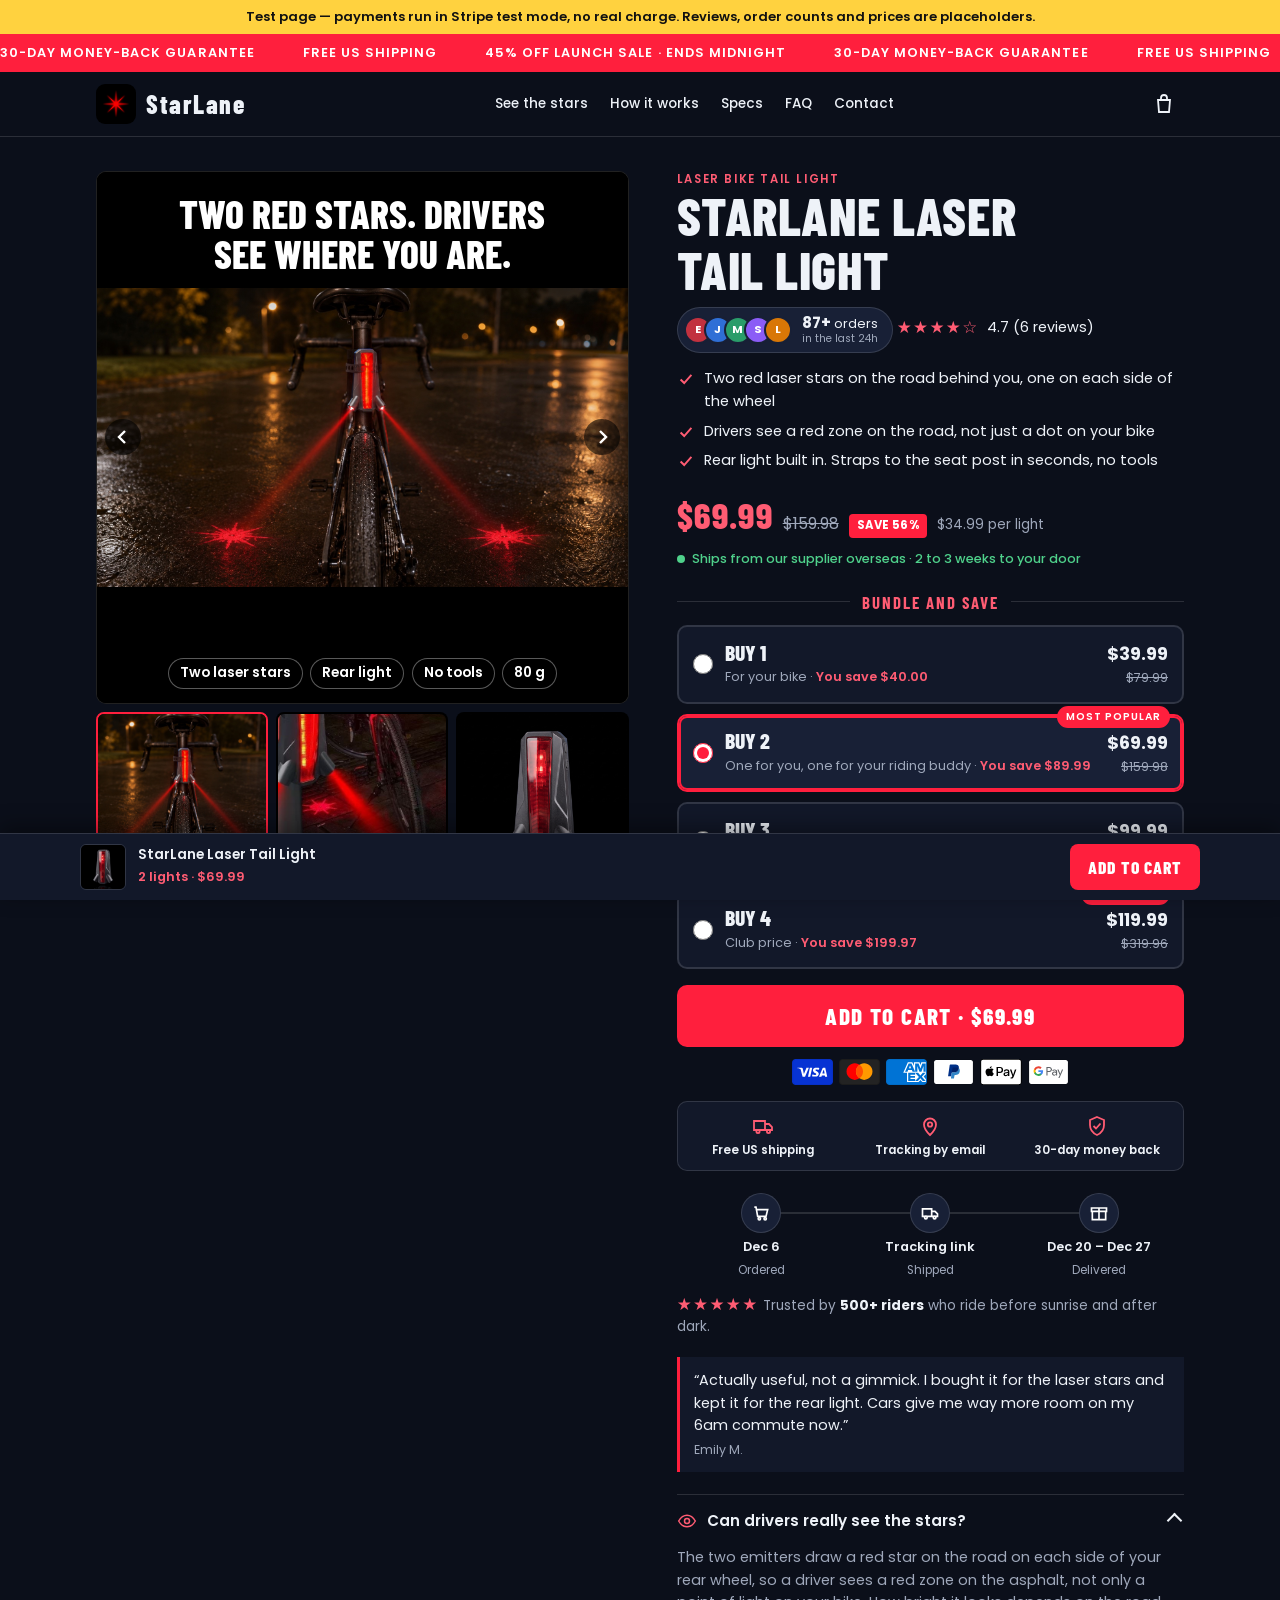
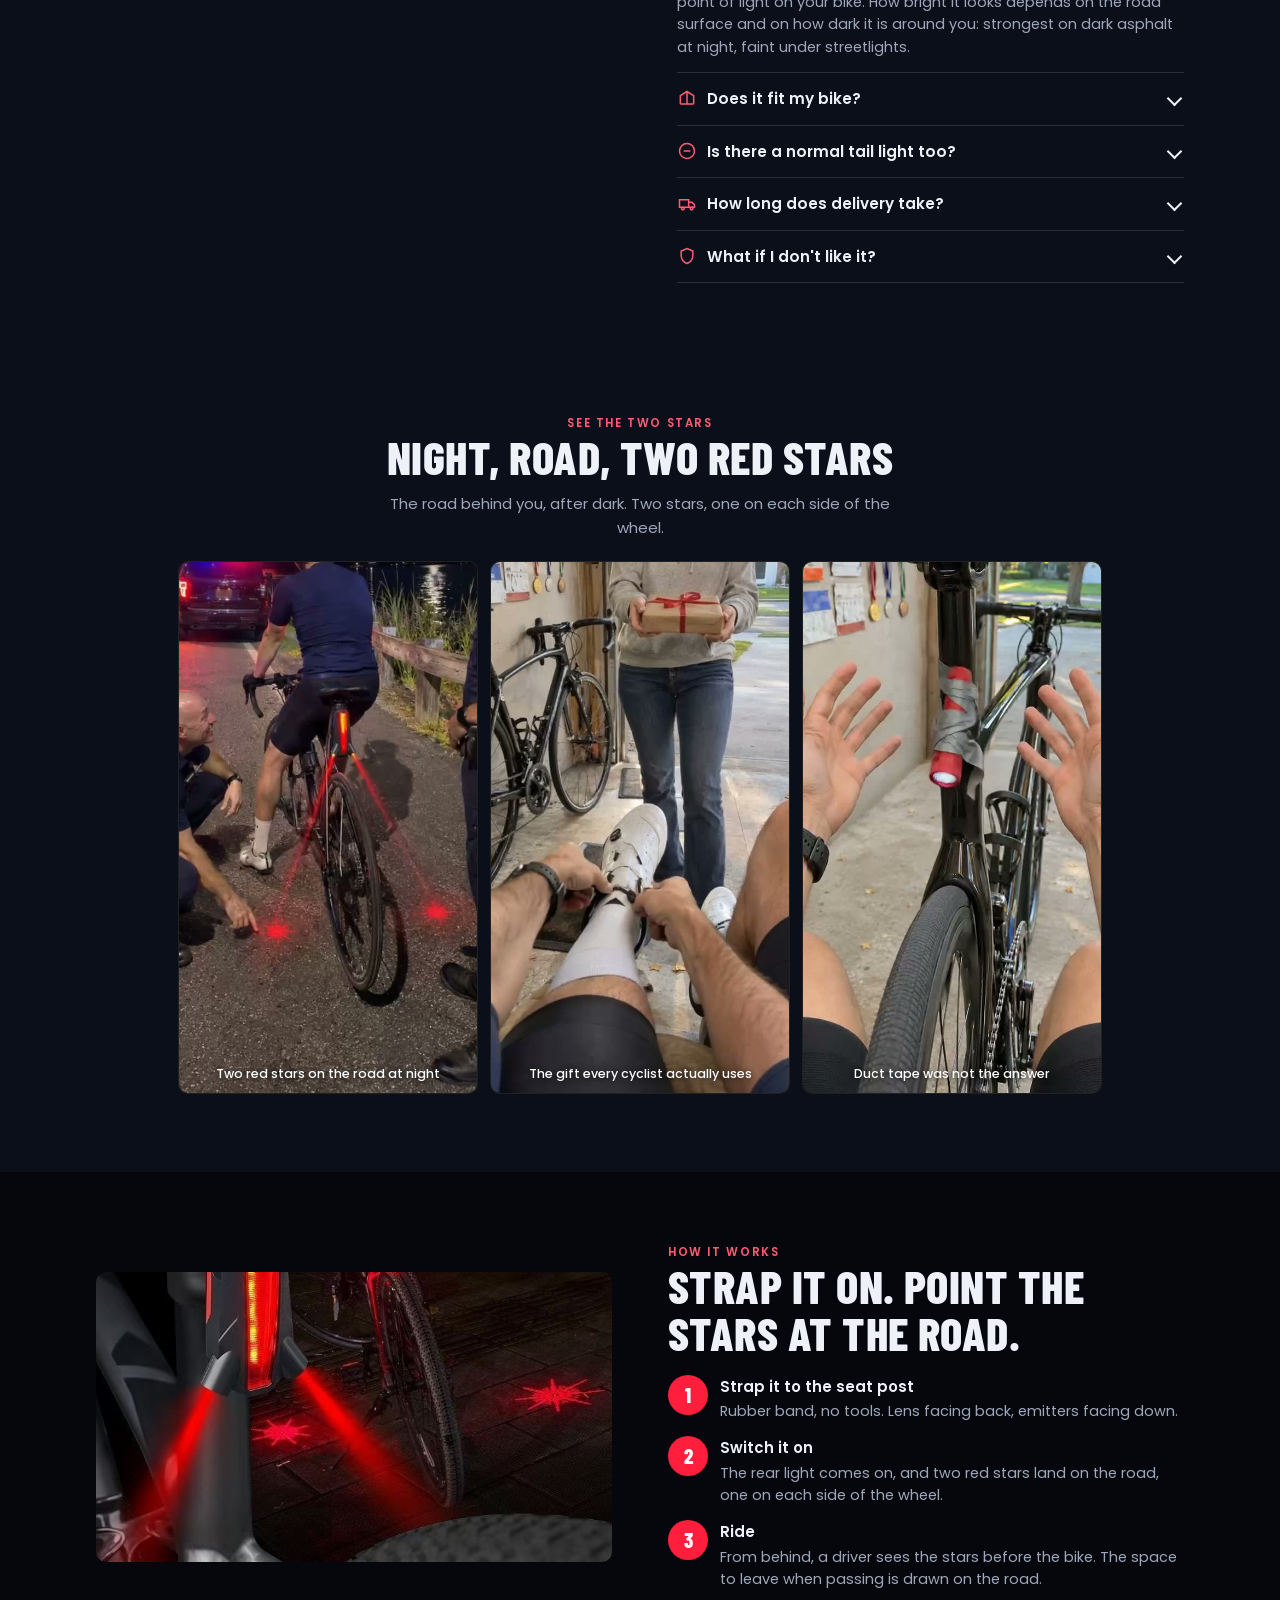
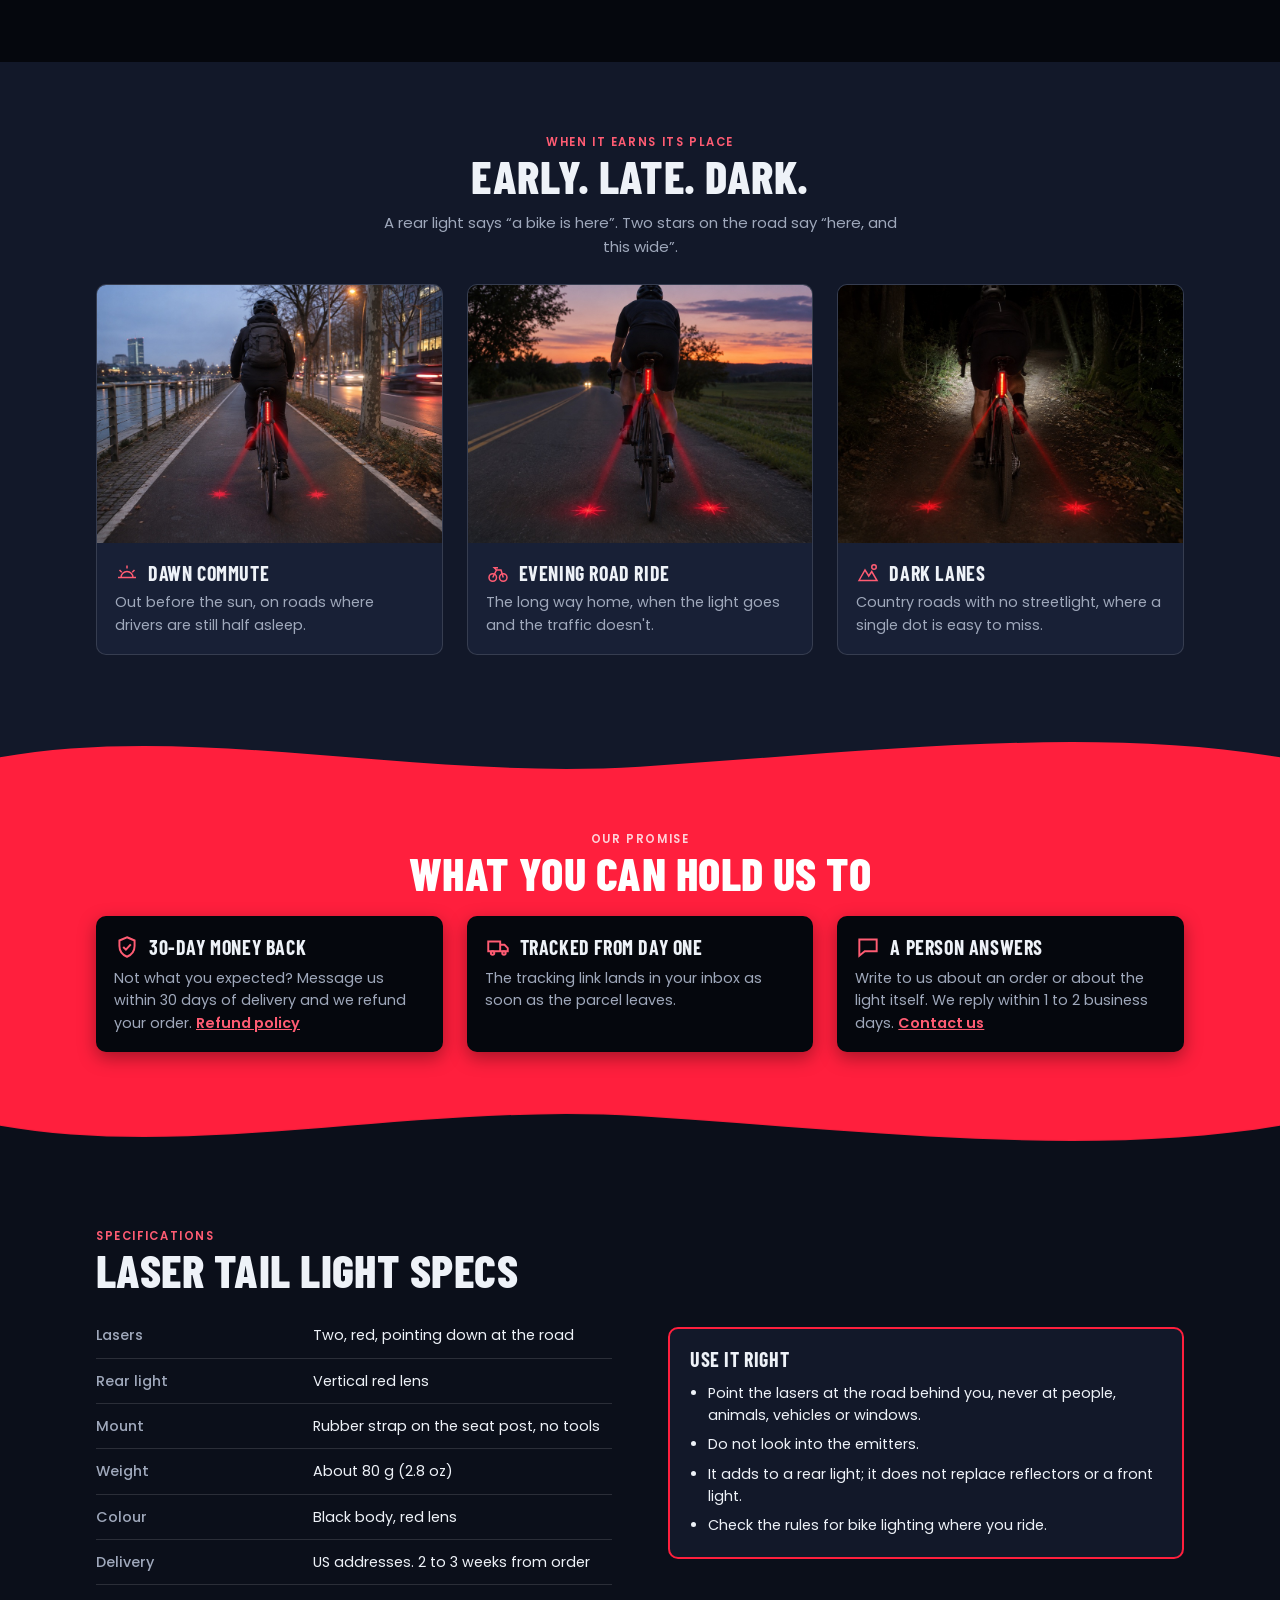
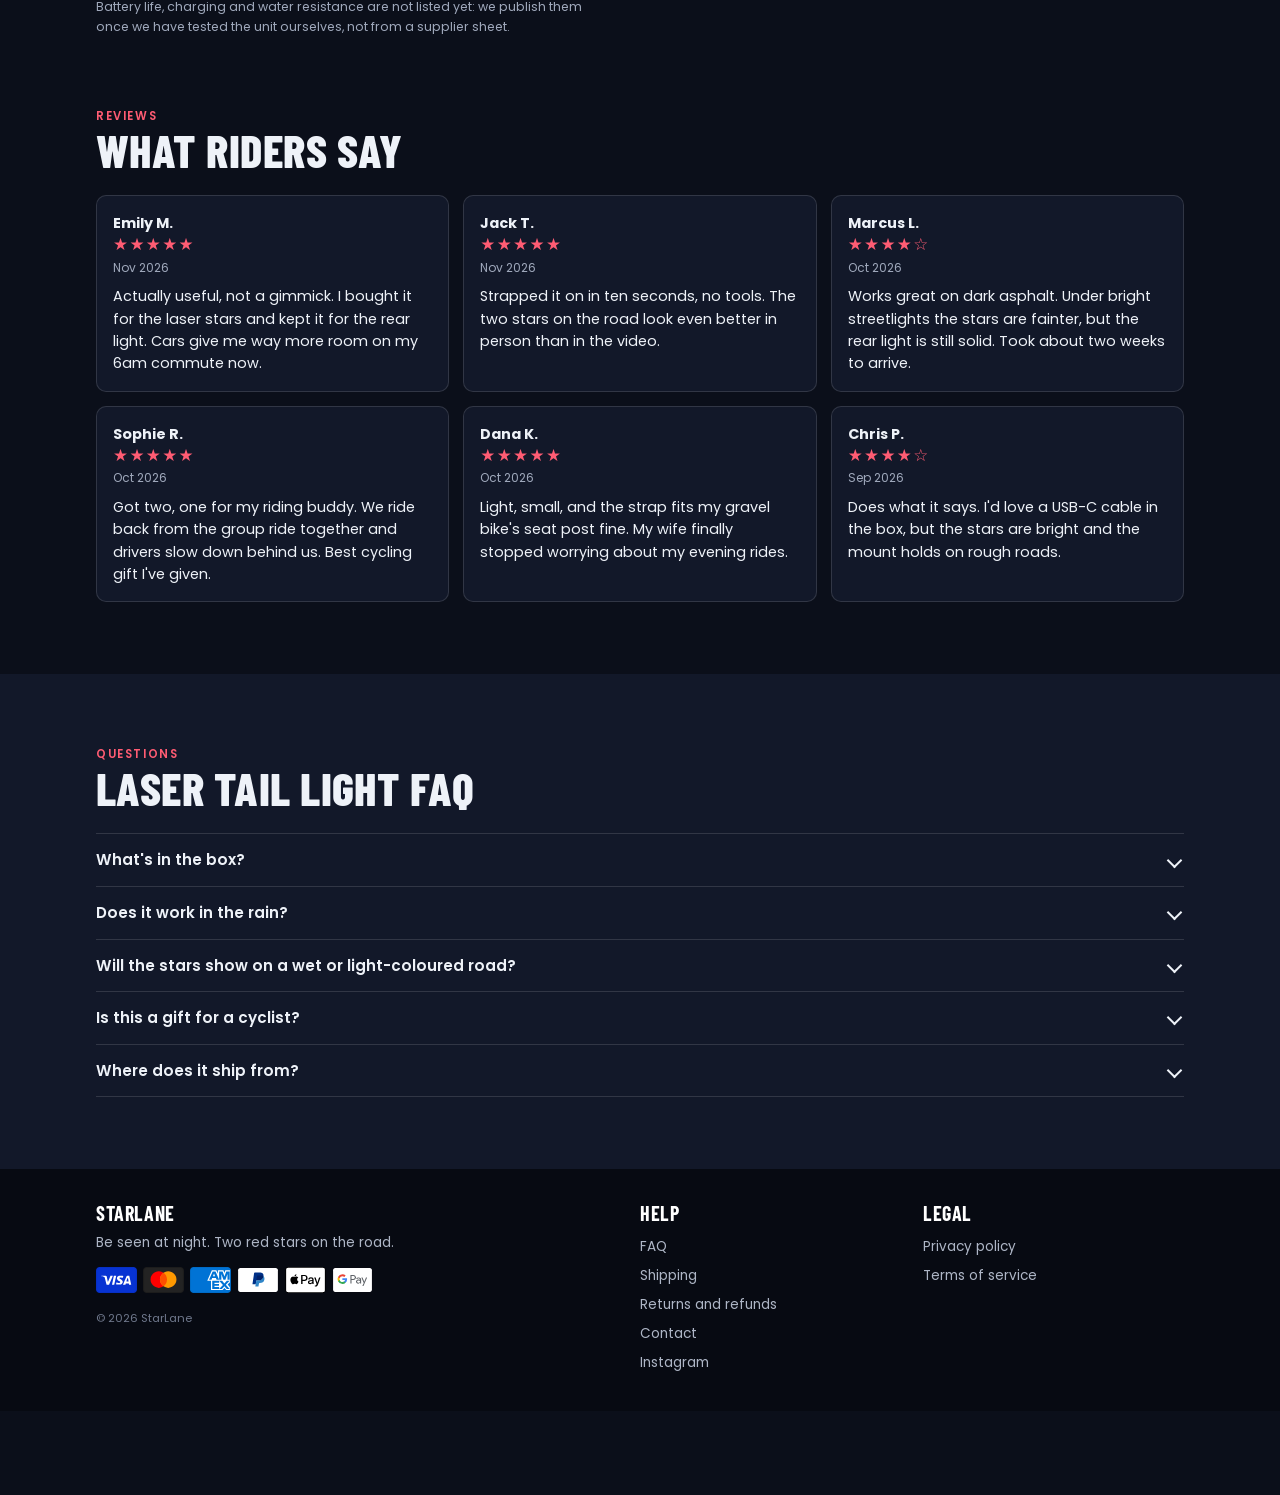
==== commit 2d6a3aee: "Connect Stripe test-mode payment links (4 bundles) Co-Authored-By: Claude Opus 5.5 <noreply@anthropi" ====
--- a/index.html
+++ b/index.html
@@ -237,7 +237,7 @@
 </style>
 </head>
 <body>
-<div style="background:#ffd23f;color:#111;font:600 13px/1.4 Poppins,system-ui,sans-serif;text-align:center;padding:8px 12px">Test page — not a real store. Reviews, order counts and prices are placeholders. Checkout is not connected.</div>
+<div style="background:#ffd23f;color:#111;font:600 13px/1.4 Poppins,system-ui,sans-serif;text-align:center;padding:8px 12px">Test page — payments run in Stripe test mode, no real charge. Reviews, order counts and prices are placeholders.</div>
 <div class="ticker" aria-hidden="true"><div class="ticker__track">
   <span>30-day money-back guarantee</span><span>Free US shipping</span><span>45% off launch sale · ends midnight</span>
   <span>30-day money-back guarantee</span><span>Free US shipping</span><span>45% off launch sale · ends midnight</span>
